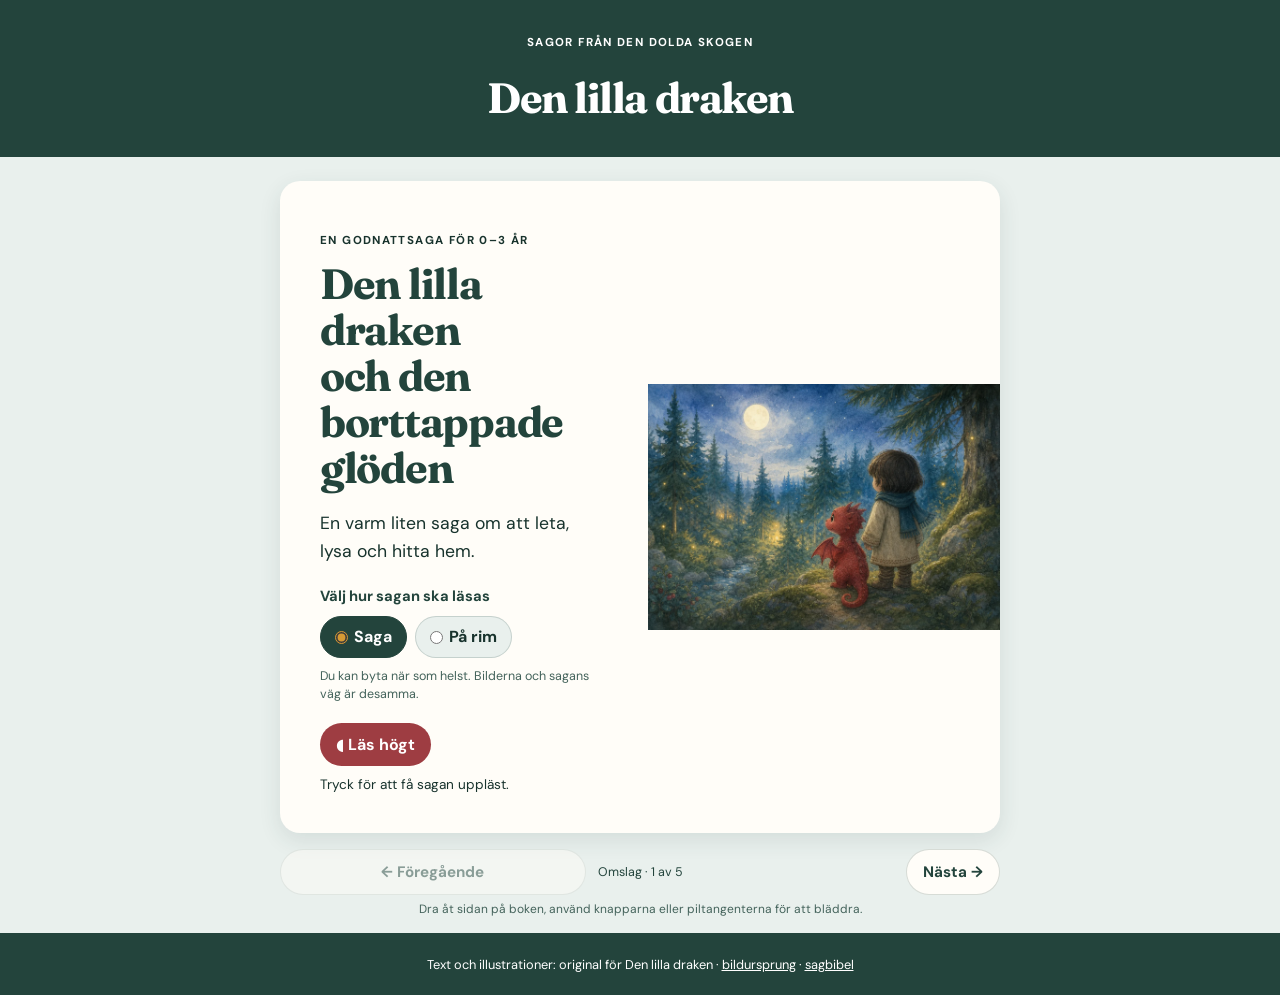
==== index.html @ 018ce802 "Add optional rhyming story edition" ====
<!doctype html>
<html lang="sv">
  <head>
    <meta charset="utf-8">
    <meta name="viewport" content="width=device-width, initial-scale=1">
    <meta name="theme-color" content="#23443c">
    <meta name="description" content="Den lilla draken och den borttappade glöden – en trygg svensk godnattsaga för de allra yngsta.">
    <title>Den lilla draken och den borttappade glöden</title>
    <link rel="icon" href="assets/favicon.svg" type="image/svg+xml">
    <link rel="preconnect" href="https://fonts.googleapis.com">
    <link rel="preconnect" href="https://fonts.gstatic.com" crossorigin>
    <link href="https://fonts.googleapis.com/css2?family=DM+Sans:opsz,wght@9..40,500;9..40,700&family=Fraunces:opsz,wght@9..144,600;9..144,700&display=swap" rel="stylesheet">
    <link rel="stylesheet" href="styles.css">
  </head>
  <body>
    <a class="skip-link" href="#sagan">Hoppa till sagan</a>
    <header class="masthead" aria-labelledby="site-title">
      <p class="eyebrow">SAGOR FRÅN DEN DOLDA SKOGEN</p>
      <h1 id="site-title">Den lilla draken</h1>
    </header>
    <main id="sagan">
      <article class="story" aria-labelledby="story-title">
        <section class="cover panel reader-page" aria-labelledby="story-title">
          <div class="cover-copy">
            <p class="eyebrow">EN GODNATTSAGA FÖR 0–3 ÅR</p>
            <h2 id="story-title">Den lilla draken och den borttappade glöden</h2>
            <p class="lead">En varm liten saga om att leta, lysa och hitta hem.</p>
            <fieldset class="edition-picker" aria-describedby="edition-note">
              <legend>Välj hur sagan ska läsas</legend>
              <div class="edition-options">
                <label><input type="radio" name="edition" value="prose" checked> Saga</label>
                <label><input type="radio" name="edition" value="rhyme"> På rim</label>
              </div>
              <p id="edition-note">Du kan byta när som helst. Bilderna och sagans väg är desamma.</p>
            </fieldset>
            <button class="listen" type="button" data-read-story aria-pressed="false"><span aria-hidden="true">◖</span> Läs högt</button>
            <p class="listen-note" id="listen-note">Tryck för att få sagan uppläst.</p>
          </div>
          <img src="assets/illustrations/cover.webp" width="1499" height="1049" fetchpriority="high" decoding="async" alt="Ett barn och Den lilla draken står vid den hemliga skogens mjuka blågröna träd i månsken.">
        </section>
        <section class="page spread reader-page" aria-labelledby="start-title">
          <div class="prose">
            <p class="page-number" aria-hidden="true">1</p>
            <h2 id="start-title">När kvällen blev blå</h2>
            <div data-edition-copy="prose">
              <p>När kvällen blev blå, tittade barnet ut genom fönstret. Bakom den gamla stenen blinkade skogen. Bara barnet kunde se den.</p>
              <p>"Hej!" viskade en röst. Det var Den lilla draken. Hen hade små lingonröda vingar och en svans som viftade när hen blev glad.</p>
              <p>"Min glöd är borta," sa draken. "Utan den blir min kvällsmacka alldeles kall."</p>
            </div>
            <div data-edition-copy="rhyme" hidden>
              <p>När kvällen blev blå<br>tittade barnet ut genom fönstret.<br>Bakom den gamla stenen<br>blinkade skogen, stilla och grön.<br>Bara barnet kunde se den.</p>
              <p>"Hallå!" viskade en röst.<br>Det var Den lilla draken,<br>med lingonröda vingar<br>och en svans som viftade av glädje.</p>
              <p>"Min glöd har gått bort," sa draken.<br>"Utan den blir kvällsmackan kall."</p>
            </div>
          </div>
          <figure class="page-illustration moonlit-window">
            <img src="assets/illustrations/cover.webp" width="1499" height="1049" loading="lazy" decoding="async" alt="Barnet och Den lilla draken står tillsammans i den hemliga skogen i månsken.">
          </figure>
        </section>
        <section class="page image-page panel reader-page" aria-labelledby="glow-title">
          <img src="assets/illustrations/glow.webp" width="1500" height="1049" loading="lazy" decoding="async" alt="Den lilla draken och barnet hittar en liten bärnstensfärgad glöd bland mjuk mossa, blågröna blad och en liten svamp.">
          <div class="prose">
            <p class="page-number" aria-hidden="true">2</p>
            <h2 id="glow-title">En liten prick av ljus</h2>
            <div data-edition-copy="prose">
              <p>Barnet och draken gick försiktigt mellan mossiga stenar. De lyssnade efter ett pling. De tittade under ett blad. De tittade bakom en liten svamp.</p>
              <p>"Där!" sa barnet.</p>
              <p>I mossan låg en pytteliten glöd. Den lyste mjukt som en varm lampa.</p>
            </div>
            <div data-edition-copy="rhyme" hidden>
              <p>Mellan mossiga stenar<br>gick barnet och draken.<br>De lyssnade efter ett pling,<br>de kikade under ett blad,<br>de tittade bakom en liten svamp.</p>
              <p>"Där!" sa barnet.</p>
              <p>I mossan låg glöden,<br>pytteliten och varm,<br>som en lampa med mjukt ljus.</p>
            </div>
          </div>
        </section>
        <section class="page spread return-spread reader-page" aria-labelledby="return-title">
          <figure class="page-illustration ember-glow">
            <img src="assets/illustrations/glow.webp" width="1500" height="1049" loading="lazy" decoding="async" alt="Den lilla draken och barnet står nära den lilla varma glöden i mossan.">
          </figure>
          <div class="prose">
            <p class="page-number" aria-hidden="true">3</p>
            <h2 id="return-title">Glöden hittar hem</h2>
            <div data-edition-copy="prose">
              <p>Draken höll glöden nära magen. "Tack," sa hen. "Nu kan vi värma mackan – men först kan glöden värma dina händer."</p>
              <p>Barnets händer blev varma och skogen blev lugn. Ugglan sa god natt. Löven susade god natt.</p>
              <p>Vid den gamla stenen vinkade Den lilla draken. "Vi ses när kvällen blir blå igen."</p>
            </div>
            <div data-edition-copy="rhyme" hidden>
              <p>Draken höll glöden nära magen.<br>"Tack," sa hen. "Mackan kan vänta.<br>Först får glöden värma dina händer."</p>
              <p>Barnets händer blev varma,<br>och skogen blev lugn.<br>Ugglan sa god natt.<br>Löven susade god natt.</p>
              <p>Vid den gamla stenen vinkade draken.<br>"Vi ses när kvällen blir blå igen."</p>
            </div>
          </div>
        </section>
        <section class="page ending panel reader-page" aria-labelledby="ending-title">
          <div class="prose">
            <p class="page-number" aria-hidden="true">4</p>
            <h2 id="ending-title">Hemma under täcket</h2>
            <div data-edition-copy="prose">
              <p>Barnet gick hem till sitt vanliga rum. Under täcket kändes händerna fortfarande lite varma.</p>
              <p>Utanför fönstret glimmade en enda liten prick bland träden.</p>
              <p class="goodnight">God natt, lilla glöd.<br>God natt, lilla drake.<br>God natt, du.</p>
            </div>
            <div data-edition-copy="rhyme" hidden>
              <p>Barnet gick hem till sitt vanliga rum.<br>Under täcket var händerna<br>fortfarande lite varma.</p>
              <p>Utanför fönstret glimmade<br>en enda liten prick bland träden.</p>
              <p class="goodnight">God natt, lilla glöd.<br>God natt, lilla drake.<br>God natt, du.</p>
            </div>
          </div>
          <img src="assets/illustrations/home.webp" width="1500" height="1049" loading="lazy" decoding="async" alt="Ett barn ligger tryggt under ett täcke i sitt rum medan en liten gyllene prick syns i skogen utanför fönstret.">
        </section>
      </article>
      <nav class="reader-controls" aria-label="Bläddra i sagan">
        <button class="reader-button" type="button" data-previous-page disabled>← Föregående</button>
        <p class="reader-status" data-reader-status aria-live="polite">Omslag · 1 av 5</p>
        <button class="reader-button" type="button" data-next-page>Nästa →</button>
      </nav>
      <p class="reader-hint">Dra åt sidan på boken, använd knapparna eller piltangenterna för att bläddra.</p>
    </main>
    <footer><p>Text och illustrationer: original för Den lilla draken · <a href="ASSET-PROVENANCE.md">bildursprung</a> · <a href="LORE.md">sagbibel</a></p></footer>
    <script src="script.js?v=reader-3"></script>
  </body>
</html>
---- styles.css ----
:root { --ink:#18332d; --moss:#23443c; --mist:#e9f0ed; --berry:#9e3d42; --amber:#d69a34; --paper:#fffdf8; --display:"Fraunces", Georgia, serif; --body:"DM Sans", system-ui, sans-serif; }
* { box-sizing:border-box; }
html { background:var(--mist); color:var(--ink); font-family:var(--body); line-height:1.62; }
body { margin:0; }
.skip-link { position:absolute; left:1rem; top:-4rem; padding:.7rem 1rem; background:var(--paper); color:var(--moss); z-index:2; }
.skip-link:focus { top:1rem; }
.masthead, footer { background:var(--moss); color:#fff; text-align:center; padding:1.4rem 1rem; }
.masthead h1 { font-family:var(--display); font-weight:700; letter-spacing:-.035em; margin:.1rem 0; font-size:clamp(1.9rem, 6vw, 2.65rem); }
.eyebrow { font-family:var(--body); font-size:.72rem; font-weight:700; letter-spacing:.12em; margin:0 0:.6rem; }
.story { max-width:48rem; margin:0 auto; padding:clamp(.75rem, 3vw, 1.5rem) clamp(.75rem, 4vw, 1.5rem) 0; }
.reader-ready .reader-page[hidden] { display:none !important; }
.page { margin:0; padding:clamp(1.5rem, 6vw, 3.25rem); touch-action:pan-y; }
.panel { background:var(--paper); border-radius:1.25rem; box-shadow:0 .45rem 1.4rem #23443c1c; overflow:hidden; }
.cover, .ending { display:grid; gap:1rem; align-items:center; }
.cover-copy { padding:clamp(1.35rem, 5vw, 2.5rem); }
h2 { color:var(--moss); font-family:var(--display); font-size:clamp(1.75rem, 5vw, 2.65rem); font-weight:700; letter-spacing:-.03em; line-height:1.08; margin:.15rem 0 1rem; text-wrap:balance; }
.lead { font-size:1.1rem; }
.edition-picker { border:0; margin:1.2rem 0; padding:0; }
.edition-picker legend { color:var(--moss); font-size:.92rem; font-weight:700; margin-bottom:.45rem; padding:0; }
.edition-options { display:flex; flex-wrap:wrap; gap:.55rem; }
.edition-options label { align-items:center; background:#e9f0ed; border:1px solid #23443c2e; border-radius:99rem; cursor:pointer; display:inline-flex; font-weight:700; gap:.4rem; min-height:2.55rem; padding:.45rem .85rem; }
.edition-options label:has(input:checked) { background:var(--moss); border-color:var(--moss); color:#fff; }
.edition-options input { accent-color:var(--amber); margin:0; }
.edition-picker p { color:#44635b; font-size:.78rem; line-height:1.45; margin:.55rem 0 0; }
.prose { max-width:38rem; margin-inline:auto; font-size:clamp(1.06rem, 2vw, 1.19rem); }
.prose p { margin:0 0 1.15rem; }
.prose p:last-child { margin-bottom:0; }
.page-number { color:var(--berry); font-family:var(--body); font-size:.85rem; font-weight:700; }
.image-page img, .cover img, .ending img { display:block; width:100%; height:auto; }
.image-page { padding:0; }
.image-page .prose { padding:1.5rem; }
.spread { background:var(--paper); border-radius:1.25rem; box-shadow:0 .45rem 1.4rem #23443c1c; display:grid; gap:clamp(1rem, 4vw, 2.4rem); overflow:hidden; }
.spread .prose { padding:clamp(.25rem, 2vw, 1.2rem); }
.page-illustration { align-self:center; margin:0; overflow:hidden; }
.page-illustration img { display:block; height:100%; min-height:13rem; object-fit:cover; width:100%; }
.moonlit-window { border-radius:1rem 1rem 2.8rem 1rem; box-shadow:inset 0 0 0 .35rem #fffdf86e; }
.ember-glow { border-radius:2.8rem 1rem 1rem; box-shadow:inset 0 0 0 .35rem #fffdf86e; }
.reader-page.is-turning-forward { animation:page-in-forward .32s cubic-bezier(.2,.75,.3,1); transform-origin:left center; }
.reader-page.is-turning-back { animation:page-in-back .32s cubic-bezier(.2,.75,.3,1); transform-origin:right center; }
@keyframes page-in-forward { from { opacity:.2; transform:perspective(900px) rotateY(-4deg) translateX(1.1rem); } to { opacity:1; transform:none; } }
@keyframes page-in-back { from { opacity:.2; transform:perspective(900px) rotateY(4deg) translateX(-1.1rem); } to { opacity:1; transform:none; } }
.listen { border:0; border-radius:99rem; background:var(--berry); color:#fff; cursor:pointer; font:700 1rem var(--body); padding:.7rem 1rem; }
.listen:focus-visible, a:focus-visible, button:focus-visible { outline:3px solid var(--amber); outline-offset:3px; }
.listen[aria-pressed="true"] { background:var(--moss); }
.listen-note { font: .85rem var(--body); margin:.6rem 0 0; }
.goodnight { color:var(--berry); font-size:1.15rem; font-style:italic; }
.reader-controls { align-items:center; display:grid; gap:.75rem; grid-template-columns:1fr auto 1fr; margin:1rem auto .4rem; max-width:48rem; padding:0 clamp(.75rem, 4vw, 1.5rem); }
.reader-button { background:var(--paper); border:1px solid #23443c2e; border-radius:99rem; color:var(--moss); cursor:pointer; font:700 .95rem var(--body); min-height:2.9rem; padding:.65rem 1rem; }
.reader-button:last-child { justify-self:end; }
.reader-button:disabled { cursor:default; opacity:.48; }
.reader-status { color:var(--moss); font:.78rem var(--body); margin:0; text-align:center; white-space:nowrap; }
.reader-hint { color:#44635b; font:.75rem var(--body); margin:.25rem auto 1rem; max-width:48rem; padding:0 1rem; text-align:center; }
footer { font: .8rem var(--body); }
footer p { margin:0; }
footer a { color:#fff; }
@media (min-width:42rem) { .cover, .ending { grid-template-columns:1fr 1fr; } .ending .prose { padding-right:1rem; } .image-page { display:grid; grid-template-columns:1.1fr .9fr; } .image-page .prose { align-self:center; } .spread { grid-template-columns:1.05fr .95fr; } .return-spread { grid-template-columns:.95fr 1.05fr; } .spread .prose { align-self:center; } .page-illustration { min-height:100%; } }
@media (max-width:25rem) { .reader-controls { grid-template-columns:1fr 1fr; } .reader-status { grid-column:1 / -1; grid-row:1; } .reader-button:first-child { grid-column:1; grid-row:2; } .reader-button:last-child { grid-column:2; grid-row:2; } }
@media (prefers-reduced-motion:reduce) { * { animation-duration:.01ms !important; scroll-behavior:auto !important; transition-duration:.01ms !important; } }
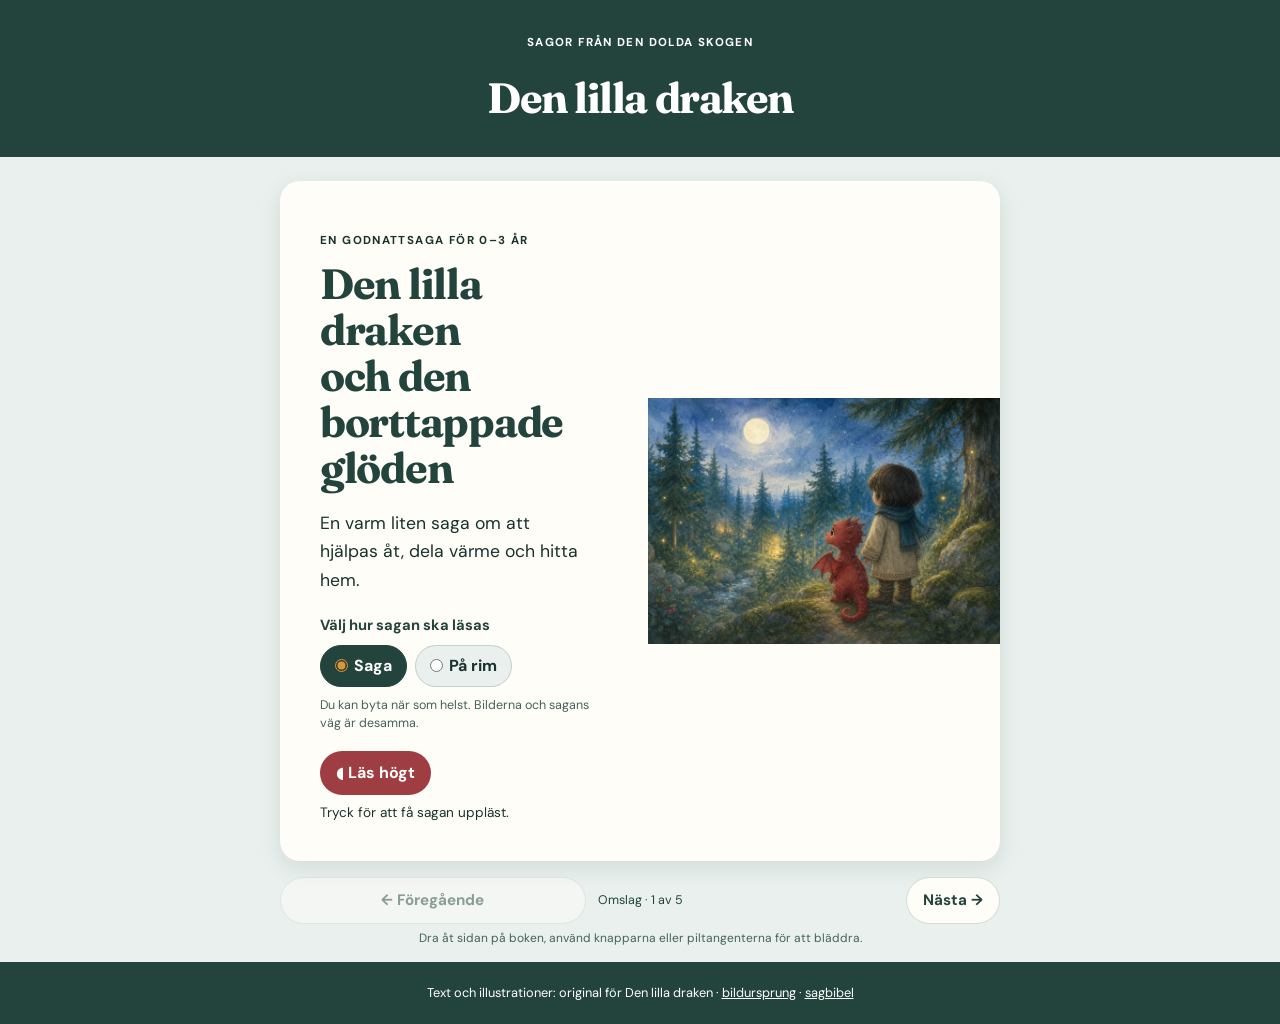
==== commit 31c35c05: "Strengthen Den lilla draken story continuity" ====
--- a/index.html
+++ b/index.html
@@ -24,7 +24,7 @@
           <div class="cover-copy">
             <p class="eyebrow">EN GODNATTSAGA FÖR 0–3 ÅR</p>
             <h2 id="story-title">Den lilla draken och den borttappade glöden</h2>
-            <p class="lead">En varm liten saga om att leta, lysa och hitta hem.</p>
+            <p class="lead">En varm liten saga om att hjälpas åt, dela värme och hitta hem.</p>
             <fieldset class="edition-picker" aria-describedby="edition-note">
               <legend>Välj hur sagan ska läsas</legend>
               <div class="edition-options">
@@ -43,14 +43,14 @@
             <p class="page-number" aria-hidden="true">1</p>
             <h2 id="start-title">När kvällen blev blå</h2>
             <div data-edition-copy="prose">
-              <p>När kvällen blev blå, tittade barnet ut genom fönstret. Bakom den gamla stenen blinkade skogen. Bara barnet kunde se den.</p>
-              <p>"Hej!" viskade en röst. Det var Den lilla draken. Hen hade små lingonröda vingar och en svans som viftade när hen blev glad.</p>
-              <p>"Min glöd är borta," sa draken. "Utan den blir min kvällsmacka alldeles kall."</p>
+              <p>När kvällen blev blå tittade barnet ut genom fönstret. Bakom den gamla stenen blinkade den dolda skogen. Bara barnet kunde se den.</p>
+              <p>"Hej!" viskade en röst. Det var Den lilla draken, barnets vän. Den hade små lingonröda vingar och en svans som viftade när den blev glad.</p>
+              <p>"Min lilla glöd har rullat ner i mossan," sa draken. "Den är kall, och utan den blir min kvällsmacka kall också."</p>
             </div>
             <div data-edition-copy="rhyme" hidden>
-              <p>När kvällen blev blå<br>tittade barnet ut genom fönstret.<br>Bakom den gamla stenen<br>blinkade skogen, stilla och grön.<br>Bara barnet kunde se den.</p>
-              <p>"Hallå!" viskade en röst.<br>Det var Den lilla draken,<br>med lingonröda vingar<br>och en svans som viftade av glädje.</p>
-              <p>"Min glöd har gått bort," sa draken.<br>"Utan den blir kvällsmackan kall."</p>
+              <p>När kvällen blev blå<br>tittade barnet ut just då.<br>Bakom en gammal sten<br>låg skogen i mjukt månsken.</p>
+              <p>"Hallå!" viskade en röst.<br>Barnet log; det var en tröst.<br>Den lilla draken var så trygg<br>med små röda vingar på sin rygg.<br>Svansen viftade i en sväng<br>när draken ville gå på en äng.</p>
+              <p>"Min glöd är borta, åh nej!"<br>"Utan den blir kvällsmackan kall för mig."</p>
             </div>
           </div>
           <figure class="page-illustration moonlit-window">
@@ -63,14 +63,15 @@
             <p class="page-number" aria-hidden="true">2</p>
             <h2 id="glow-title">En liten prick av ljus</h2>
             <div data-edition-copy="prose">
-              <p>Barnet och draken gick försiktigt mellan mossiga stenar. De lyssnade efter ett pling. De tittade under ett blad. De tittade bakom en liten svamp.</p>
-              <p>"Där!" sa barnet.</p>
-              <p>I mossan låg en pytteliten glöd. Den lyste mjukt som en varm lampa.</p>
+              <p>Barnet och draken gick försiktigt mellan mossiga stenar. De lyssnade efter ett litet pling. De tittade under ett blad och bakom en liten svamp.</p>
+              <p>"Där!" sa barnet. I mossan låg den pyttelilla glöden. Den lyste svagt och kallt.</p>
+              <p>"Ska vi ta den fort?" frågade draken.</p>
+              <p>Barnet skakade mjukt på huvudet. "Vi gör en varm kupa med våra händer först." Draken nickade. Tillsammans höll de glöden stilla och nära.</p>
             </div>
             <div data-edition-copy="rhyme" hidden>
-              <p>Mellan mossiga stenar<br>gick barnet och draken.<br>De lyssnade efter ett pling,<br>de kikade under ett blad,<br>de tittade bakom en liten svamp.</p>
-              <p>"Där!" sa barnet.</p>
-              <p>I mossan låg glöden,<br>pytteliten och varm,<br>som en lampa med mjukt ljus.</p>
+              <p>Barnet och draken gick på rad<br>förbi mossiga stenar och ett litet blad.<br>De lyssnade efter ett pling<br>och hittade glöden i en ring.</p>
+              <p>"Där!" sa barnet. "Glöden är röd!"<br>"Ja," sa draken, "vår lilla glöd!"<br>I mossan låg den i en vrå<br>och orkade knappt lysa ändå.</p>
+              <p>"Vi gör en varm kupa med varje hand."<br>Tillsammans blev glöden varm i vårt land.</p>
             </div>
           </div>
         </section>
@@ -82,14 +83,16 @@
             <p class="page-number" aria-hidden="true">3</p>
             <h2 id="return-title">Glöden hittar hem</h2>
             <div data-edition-copy="prose">
-              <p>Draken höll glöden nära magen. "Tack," sa hen. "Nu kan vi värma mackan – men först kan glöden värma dina händer."</p>
-              <p>Barnets händer blev varma och skogen blev lugn. Ugglan sa god natt. Löven susade god natt.</p>
+              <p>Glöden lyste starkare. Draken höll den nära magen. "Tack," sa den. "Nu kan vi värma mackan – men först kan glöden värma dina händer."</p>
+              <p>Barnets händer blev varma. Sedan blev drakens kvällsmacka varm. Löven susade mjukt i den lugna skogen.</p>
+              <p>Draken log. När man hjälps åt kan en liten värme räcka långt.</p>
               <p>Vid den gamla stenen vinkade Den lilla draken. "Vi ses när kvällen blir blå igen."</p>
             </div>
             <div data-edition-copy="rhyme" hidden>
-              <p>Draken höll glöden nära magen.<br>"Tack," sa hen. "Mackan kan vänta.<br>Först får glöden värma dina händer."</p>
-              <p>Barnets händer blev varma,<br>och skogen blev lugn.<br>Ugglan sa god natt.<br>Löven susade god natt.</p>
-              <p>Vid den gamla stenen vinkade draken.<br>"Vi ses när kvällen blir blå igen."</p>
+              <p>Draken höll glöden i sin hand.<br>Nu blev den varm i deras land.<br>Mackan fick vänta, sa den lilla draken.<br>Först värmde de barnets händer, det var saken.</p>
+              <p>Barnets händer blev varma med fart.<br>Drakens kvällsmacka blev varm, så klart.<br>Draken log och var snäll.<br>Tillsammans fick de en varm kväll.</p>
+              <p>När man hjälps åt blir glöden stark.<br>Den lyser mjukt över skogens mark.</p>
+              <p>Vid stenen vinkade draken, så snäll.<br>"Vi ses en annan kväll."</p>
             </div>
           </div>
         </section>
@@ -98,14 +101,13 @@
             <p class="page-number" aria-hidden="true">4</p>
             <h2 id="ending-title">Hemma under täcket</h2>
             <div data-edition-copy="prose">
-              <p>Barnet gick hem till sitt vanliga rum. Under täcket kändes händerna fortfarande lite varma.</p>
+              <p>Barnet gick hem till sitt vanliga rum. Under täcket kändes händerna fortfarande lite varma av den delade glöden.</p>
               <p>Utanför fönstret glimmade en enda liten prick bland träden.</p>
               <p class="goodnight">God natt, lilla glöd.<br>God natt, lilla drake.<br>God natt, du.</p>
             </div>
             <div data-edition-copy="rhyme" hidden>
-              <p>Barnet gick hem till sitt vanliga rum.<br>Under täcket var händerna<br>fortfarande lite varma.</p>
-              <p>Utanför fönstret glimmade<br>en enda liten prick bland träden.</p>
-              <p class="goodnight">God natt, lilla glöd.<br>God natt, lilla drake.<br>God natt, du.</p>
+              <p>Barnet gick hem till sitt vanliga rum.<br>Under täcket var händerna varma och ljum.<br>Utanför fönstret glimmade en prick<br>bland träden, just där vägen gick.</p>
+              <p class="goodnight">God natt, lilla glöd, sov mjukt i natt.<br>God natt, lilla drake och du, min skatt.</p>
             </div>
           </div>
           <img src="assets/illustrations/home.webp" width="1500" height="1049" loading="lazy" decoding="async" alt="Ett barn ligger tryggt under ett täcke i sitt rum medan en liten gyllene prick syns i skogen utanför fönstret.">
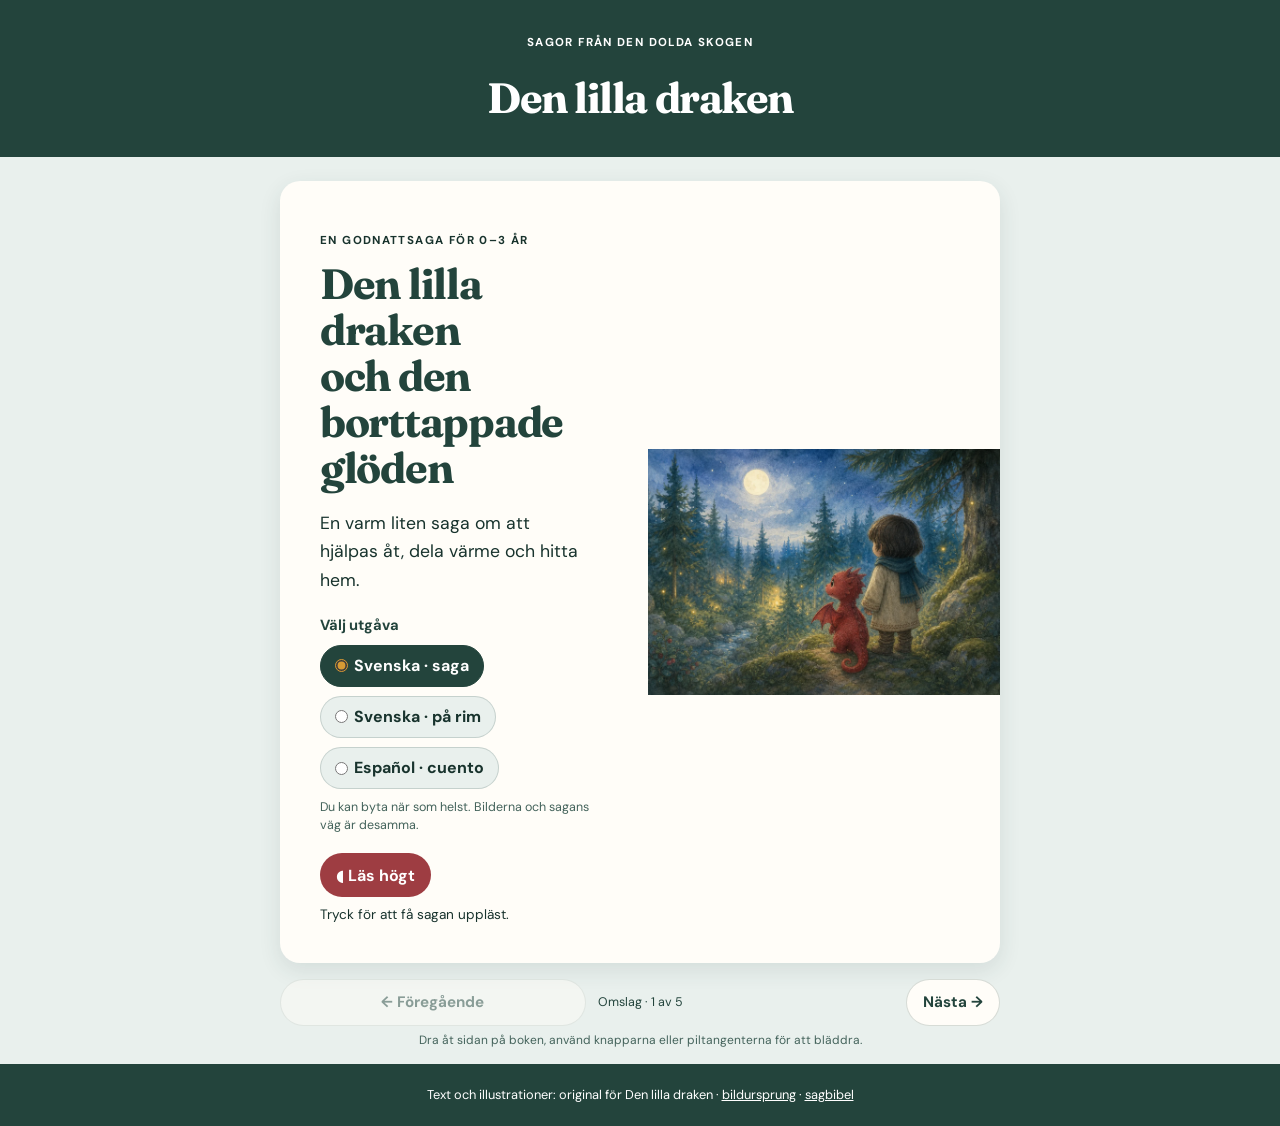
==== commit 83db8b81: "Add Spanish prose edition" ====
--- a/index.html
+++ b/index.html
@@ -23,13 +23,14 @@
         <section class="cover panel reader-page" aria-labelledby="story-title">
           <div class="cover-copy">
             <p class="eyebrow">EN GODNATTSAGA FÖR 0–3 ÅR</p>
-            <h2 id="story-title">Den lilla draken och den borttappade glöden</h2>
-            <p class="lead">En varm liten saga om att hjälpas åt, dela värme och hitta hem.</p>
+            <h2 id="story-title" data-edition-heading><span data-edition-text="prose">Den lilla draken och den borttappade glöden</span><span data-edition-text="rhyme" hidden>Den lilla draken och den borttappade glöden</span><span data-edition-text="spanish" lang="es" hidden>El pequeño dragón y la brasa perdida</span></h2>
+            <p class="lead" data-edition-heading><span data-edition-text="prose">En varm liten saga om att hjälpas åt, dela värme och hitta hem.</span><span data-edition-text="rhyme" hidden>En varm liten saga om att hjälpas åt, dela värme och hitta hem.</span><span data-edition-text="spanish" lang="es" hidden>Un cuento cálido sobre ayudarse, compartir el calor y volver a casa.</span></p>
             <fieldset class="edition-picker" aria-describedby="edition-note">
-              <legend>Välj hur sagan ska läsas</legend>
+              <legend>Välj utgåva</legend>
               <div class="edition-options">
-                <label><input type="radio" name="edition" value="prose" checked> Saga</label>
-                <label><input type="radio" name="edition" value="rhyme"> På rim</label>
+                <label><input type="radio" name="edition" value="prose" checked> Svenska · saga</label>
+                <label><input type="radio" name="edition" value="rhyme"> Svenska · på rim</label>
+                <label><input type="radio" name="edition" value="spanish"> Español · cuento</label>
               </div>
               <p id="edition-note">Du kan byta när som helst. Bilderna och sagans väg är desamma.</p>
             </fieldset>
@@ -41,7 +42,7 @@
         <section class="page spread reader-page" aria-labelledby="start-title">
           <div class="prose">
             <p class="page-number" aria-hidden="true">1</p>
-            <h2 id="start-title">När kvällen blev blå</h2>
+            <h2 id="start-title" data-edition-heading><span data-edition-text="prose">När kvällen blev blå</span><span data-edition-text="rhyme" hidden>När kvällen blev blå</span><span data-edition-text="spanish" lang="es" hidden>Cuando el atardecer se volvió azul</span></h2>
             <div data-edition-copy="prose">
               <p>När kvällen blev blå tittade barnet ut genom fönstret. Bakom den gamla stenen blinkade den dolda skogen. Bara barnet kunde se den.</p>
               <p>"Hej!" viskade en röst. Det var Den lilla draken, barnets vän. Den hade små lingonröda vingar och en svans som viftade när den blev glad.</p>
@@ -52,6 +53,11 @@
               <p>"Hallå!" viskade en röst.<br>Barnet log; det var en tröst.<br>Den lilla draken var så trygg<br>med små röda vingar på sin rygg.<br>Svansen viftade i en sväng<br>när draken ville gå på en äng.</p>
               <p>"Min glöd är borta, åh nej!"<br>"Utan den blir kvällsmackan kall för mig."</p>
             </div>
+            <div data-edition-copy="spanish" lang="es" hidden>
+              <p>Cuando el atardecer se volvió azul, el niño miró por la ventana. Detrás de la piedra vieja parpadeaba el bosque escondido. Solo el niño podía verlo.</p>
+              <p>—¡Hola! —susurró una voz. Era el Pequeño Dragón, amigo del niño. Tenía unas alitas rojas como arándanos y una cola que se movía cuando se ponía contento.</p>
+              <p>—Mi brasa pequeñita ha rodado hasta el musgo —dijo el dragón—. Está fría, y sin ella mi bocadillo de la noche también se enfría.</p>
+            </div>
           </div>
           <figure class="page-illustration moonlit-window">
             <img src="assets/illustrations/cover.webp" width="1499" height="1049" loading="lazy" decoding="async" alt="Barnet och Den lilla draken står tillsammans i den hemliga skogen i månsken.">
@@ -61,7 +67,7 @@
           <img src="assets/illustrations/glow.webp" width="1500" height="1049" loading="lazy" decoding="async" alt="Den lilla draken och barnet hittar en liten bärnstensfärgad glöd bland mjuk mossa, blågröna blad och en liten svamp.">
           <div class="prose">
             <p class="page-number" aria-hidden="true">2</p>
-            <h2 id="glow-title">En liten prick av ljus</h2>
+            <h2 id="glow-title" data-edition-heading><span data-edition-text="prose">En liten prick av ljus</span><span data-edition-text="rhyme" hidden>En liten prick av ljus</span><span data-edition-text="spanish" lang="es" hidden>Un puntito de luz</span></h2>
             <div data-edition-copy="prose">
               <p>Barnet och draken gick försiktigt mellan mossiga stenar. De lyssnade efter ett litet pling. De tittade under ett blad och bakom en liten svamp.</p>
               <p>"Där!" sa barnet. I mossan låg den pyttelilla glöden. Den lyste svagt och kallt.</p>
@@ -73,6 +79,12 @@
               <p>"Där!" sa barnet. "Glöden är röd!"<br>"Ja," sa draken, "vår lilla glöd!"<br>I mossan låg den i en vrå<br>och orkade knappt lysa ändå.</p>
               <p>"Vi gör en varm kupa med varje hand."<br>Tillsammans blev glöden varm i vårt land.</p>
             </div>
+            <div data-edition-copy="spanish" lang="es" hidden>
+              <p>El niño y el dragón caminaron con cuidado entre las piedras cubiertas de musgo. Escucharon por si sonaba un tintineo. Miraron bajo una hoja y detrás de un honguito.</p>
+              <p>—¡Allí! —dijo el niño. En el musgo estaba la brasa diminuta. Brillaba poquito y estaba fría.</p>
+              <p>—¿La agarramos deprisa? —preguntó el dragón.</p>
+              <p>El niño negó suavemente con la cabeza. —Primero hagamos una casita calentita con nuestras manos. El dragón asintió. Juntos sostuvieron la brasa quieta y cerquita.</p>
+            </div>
           </div>
         </section>
         <section class="page spread return-spread reader-page" aria-labelledby="return-title">
@@ -81,7 +93,7 @@
           </figure>
           <div class="prose">
             <p class="page-number" aria-hidden="true">3</p>
-            <h2 id="return-title">Glöden hittar hem</h2>
+            <h2 id="return-title" data-edition-heading><span data-edition-text="prose">Glöden hittar hem</span><span data-edition-text="rhyme" hidden>Glöden hittar hem</span><span data-edition-text="spanish" lang="es" hidden>La brasa encuentra su hogar</span></h2>
             <div data-edition-copy="prose">
               <p>Glöden lyste starkare. Draken höll den nära magen. "Tack," sa den. "Nu kan vi värma mackan – men först kan glöden värma dina händer."</p>
               <p>Barnets händer blev varma. Sedan blev drakens kvällsmacka varm. Löven susade mjukt i den lugna skogen.</p>
@@ -94,12 +106,18 @@
               <p>När man hjälps åt blir glöden stark.<br>Den lyser mjukt över skogens mark.</p>
               <p>Vid stenen vinkade draken, så snäll.<br>"Vi ses en annan kväll."</p>
             </div>
+            <div data-edition-copy="spanish" lang="es" hidden>
+              <p>La brasa brilló más fuerte. El dragón la sostuvo cerca de su barriga. —Gracias —dijo—. Ahora podemos calentar el bocadillo… pero antes la brasa puede calentar tus manos.</p>
+              <p>Las manos del niño se calentaron. Después se calentó el bocadillo de la noche del dragón. Las hojas susurraban bajito en el bosque tranquilo.</p>
+              <p>El dragón sonrió. Cuando nos ayudamos, un poquito de calor puede llegar muy lejos.</p>
+              <p>Junto a la piedra vieja, el Pequeño Dragón se despidió con la mano. —Nos veremos cuando el atardecer se vuelva azul otra vez.</p>
+            </div>
           </div>
         </section>
         <section class="page ending panel reader-page" aria-labelledby="ending-title">
           <div class="prose">
             <p class="page-number" aria-hidden="true">4</p>
-            <h2 id="ending-title">Hemma under täcket</h2>
+            <h2 id="ending-title" data-edition-heading><span data-edition-text="prose">Hemma under täcket</span><span data-edition-text="rhyme" hidden>Hemma under täcket</span><span data-edition-text="spanish" lang="es" hidden>En casa, bajo la manta</span></h2>
             <div data-edition-copy="prose">
               <p>Barnet gick hem till sitt vanliga rum. Under täcket kändes händerna fortfarande lite varma av den delade glöden.</p>
               <p>Utanför fönstret glimmade en enda liten prick bland träden.</p>
@@ -108,6 +126,11 @@
             <div data-edition-copy="rhyme" hidden>
               <p>Barnet gick hem till sitt vanliga rum.<br>Under täcket var händerna varma och ljum.<br>Utanför fönstret glimmade en prick<br>bland träden, just där vägen gick.</p>
               <p class="goodnight">God natt, lilla glöd, sov mjukt i natt.<br>God natt, lilla drake och du, min skatt.</p>
+            </div>
+            <div data-edition-copy="spanish" lang="es" hidden>
+              <p>El niño volvió a su habitación de siempre. Bajo la manta, sus manos aún sentían un poquito del calor que habían compartido.</p>
+              <p>Fuera de la ventana centelleaba un solo puntito entre los árboles.</p>
+              <p class="goodnight">Buenas noches, brasa pequeña.<br>Buenas noches, pequeño dragón.<br>Buenas noches, tú.</p>
             </div>
           </div>
           <img src="assets/illustrations/home.webp" width="1500" height="1049" loading="lazy" decoding="async" alt="Ett barn ligger tryggt under ett täcke i sitt rum medan en liten gyllene prick syns i skogen utanför fönstret.">
@@ -121,6 +144,6 @@
       <p class="reader-hint">Dra åt sidan på boken, använd knapparna eller piltangenterna för att bläddra.</p>
     </main>
     <footer><p>Text och illustrationer: original för Den lilla draken · <a href="ASSET-PROVENANCE.md">bildursprung</a> · <a href="LORE.md">sagbibel</a></p></footer>
-    <script src="script.js?v=reader-3"></script>
+    <script src="script.js?v=reader-4"></script>
   </body>
 </html>
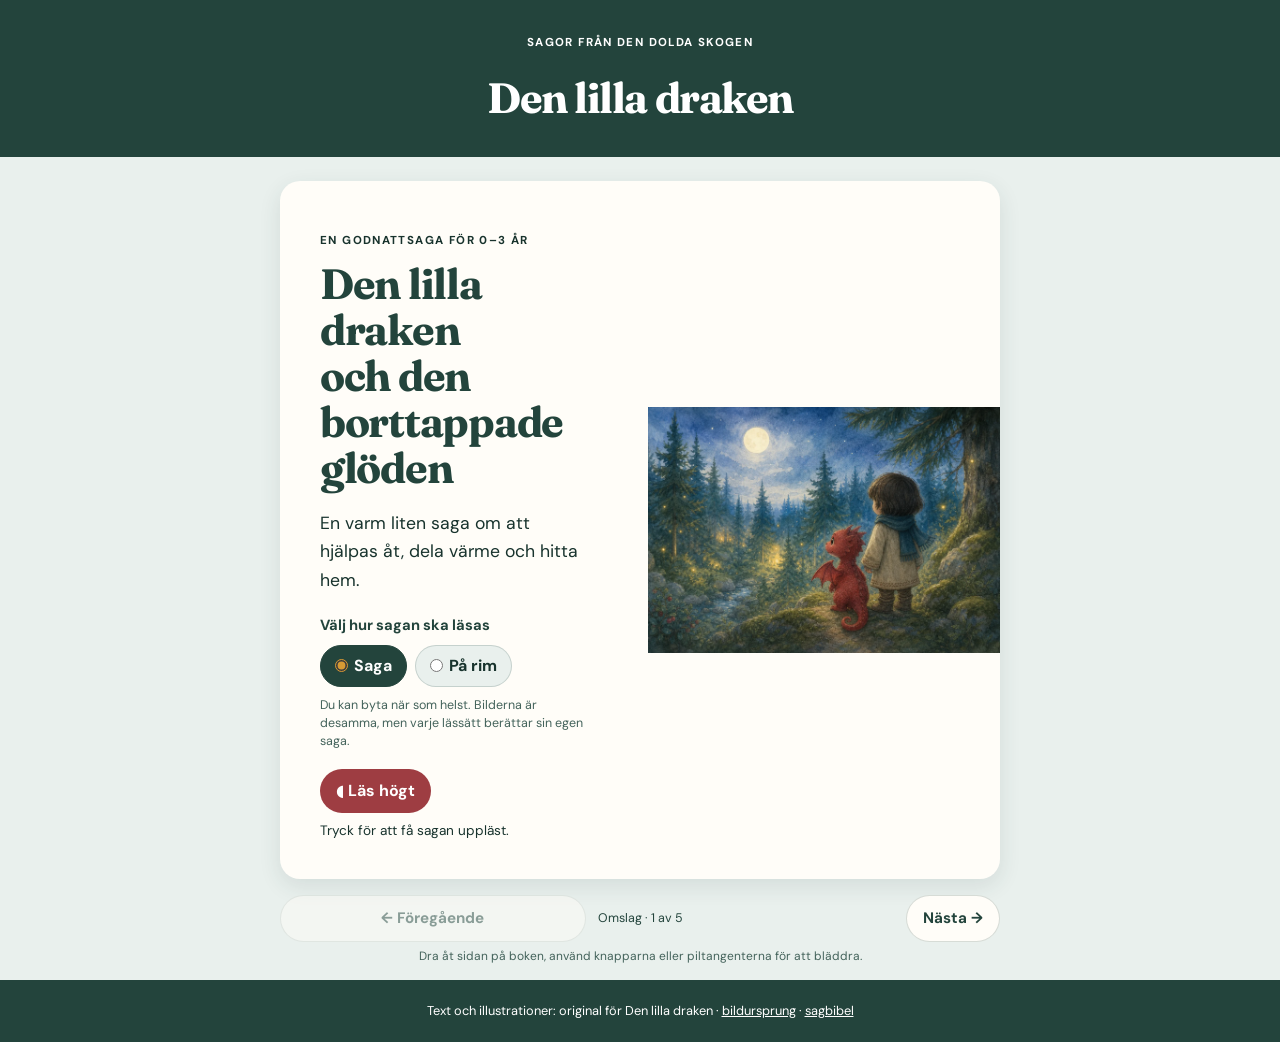
==== commit f1599c86: "Create an independent rhyme tale for Den lilla draken" ====
--- a/index.html
+++ b/index.html
@@ -23,16 +23,15 @@
         <section class="cover panel reader-page" aria-labelledby="story-title">
           <div class="cover-copy">
             <p class="eyebrow">EN GODNATTSAGA FÖR 0–3 ÅR</p>
-            <h2 id="story-title" data-edition-heading><span data-edition-text="prose">Den lilla draken och den borttappade glöden</span><span data-edition-text="rhyme" hidden>Den lilla draken och den borttappade glöden</span><span data-edition-text="spanish" lang="es" hidden>El pequeño dragón y la brasa perdida</span></h2>
-            <p class="lead" data-edition-heading><span data-edition-text="prose">En varm liten saga om att hjälpas åt, dela värme och hitta hem.</span><span data-edition-text="rhyme" hidden>En varm liten saga om att hjälpas åt, dela värme och hitta hem.</span><span data-edition-text="spanish" lang="es" hidden>Un cuento cálido sobre ayudarse, compartir el calor y volver a casa.</span></p>
+            <h2 id="story-title"><span data-edition-title="prose">Den lilla draken och den borttappade glöden</span><span data-edition-title="rhyme" hidden>Den lilla draken och den borttappade tonen</span></h2>
+            <p class="lead"><span data-edition-title="prose">En varm liten saga om att hjälpas åt, dela värme och hitta hem.</span><span data-edition-title="rhyme" hidden>En stilla rimsaga om att lyssna tillsammans tills en liten ton hittar hem.</span></p>
             <fieldset class="edition-picker" aria-describedby="edition-note">
-              <legend>Välj utgåva</legend>
+              <legend>Välj hur sagan ska läsas</legend>
               <div class="edition-options">
-                <label><input type="radio" name="edition" value="prose" checked> Svenska · saga</label>
-                <label><input type="radio" name="edition" value="rhyme"> Svenska · på rim</label>
-                <label><input type="radio" name="edition" value="spanish"> Español · cuento</label>
+                <label><input type="radio" name="edition" value="prose" checked> Saga</label>
+                <label><input type="radio" name="edition" value="rhyme"> På rim</label>
               </div>
-              <p id="edition-note">Du kan byta när som helst. Bilderna och sagans väg är desamma.</p>
+              <p id="edition-note">Du kan byta när som helst. Bilderna är desamma, men varje lässätt berättar sin egen saga.</p>
             </fieldset>
             <button class="listen" type="button" data-read-story aria-pressed="false"><span aria-hidden="true">◖</span> Läs högt</button>
             <p class="listen-note" id="listen-note">Tryck för att få sagan uppläst.</p>
@@ -42,21 +41,16 @@
         <section class="page spread reader-page" aria-labelledby="start-title">
           <div class="prose">
             <p class="page-number" aria-hidden="true">1</p>
-            <h2 id="start-title" data-edition-heading><span data-edition-text="prose">När kvällen blev blå</span><span data-edition-text="rhyme" hidden>När kvällen blev blå</span><span data-edition-text="spanish" lang="es" hidden>Cuando el atardecer se volvió azul</span></h2>
+            <h2 id="start-title"><span data-edition-title="prose">När kvällen blev blå</span><span data-edition-title="rhyme" hidden>En ton är borta</span></h2>
             <div data-edition-copy="prose">
               <p>När kvällen blev blå tittade barnet ut genom fönstret. Bakom den gamla stenen blinkade den dolda skogen. Bara barnet kunde se den.</p>
               <p>"Hej!" viskade en röst. Det var Den lilla draken, barnets vän. Den hade små lingonröda vingar och en svans som viftade när den blev glad.</p>
               <p>"Min lilla glöd har rullat ner i mossan," sa draken. "Den är kall, och utan den blir min kvällsmacka kall också."</p>
             </div>
             <div data-edition-copy="rhyme" hidden>
-              <p>När kvällen blev blå<br>tittade barnet ut just då.<br>Bakom en gammal sten<br>låg skogen i mjukt månsken.</p>
-              <p>"Hallå!" viskade en röst.<br>Barnet log; det var en tröst.<br>Den lilla draken var så trygg<br>med små röda vingar på sin rygg.<br>Svansen viftade i en sväng<br>när draken ville gå på en äng.</p>
-              <p>"Min glöd är borta, åh nej!"<br>"Utan den blir kvällsmackan kall för mig."</p>
-            </div>
-            <div data-edition-copy="spanish" lang="es" hidden>
-              <p>Cuando el atardecer se volvió azul, el niño miró por la ventana. Detrás de la piedra vieja parpadeaba el bosque escondido. Solo el niño podía verlo.</p>
-              <p>—¡Hola! —susurró una voz. Era el Pequeño Dragón, amigo del niño. Tenía unas alitas rojas como arándanos y una cola que se movía cuando se ponía contento.</p>
-              <p>—Mi brasa pequeñita ha rodado hasta el musgo —dijo el dragón—. Está fría, y sin ella mi bocadillo de la noche también se enfría.</p>
+              <p>Kvällen låg stilla och stjärnklar och blå.<br>Barnet gick mot stenen just då.</p>
+              <p>Vid stenen satt Den lilla draken så snäll.<br>"Min nattvisa saknas i kväll."</p>
+              <p>"En liten ton är borta ur min sång.<br>Den tar slut före mmm, varje gång."</p>
             </div>
           </div>
           <figure class="page-illustration moonlit-window">
@@ -67,7 +61,7 @@
           <img src="assets/illustrations/glow.webp" width="1500" height="1049" loading="lazy" decoding="async" alt="Den lilla draken och barnet hittar en liten bärnstensfärgad glöd bland mjuk mossa, blågröna blad och en liten svamp.">
           <div class="prose">
             <p class="page-number" aria-hidden="true">2</p>
-            <h2 id="glow-title" data-edition-heading><span data-edition-text="prose">En liten prick av ljus</span><span data-edition-text="rhyme" hidden>En liten prick av ljus</span><span data-edition-text="spanish" lang="es" hidden>Un puntito de luz</span></h2>
+            <h2 id="glow-title"><span data-edition-title="prose">En liten prick av ljus</span><span data-edition-title="rhyme" hidden>Lyssna en stund</span></h2>
             <div data-edition-copy="prose">
               <p>Barnet och draken gick försiktigt mellan mossiga stenar. De lyssnade efter ett litet pling. De tittade under ett blad och bakom en liten svamp.</p>
               <p>"Där!" sa barnet. I mossan låg den pyttelilla glöden. Den lyste svagt och kallt.</p>
@@ -75,15 +69,9 @@
               <p>Barnet skakade mjukt på huvudet. "Vi gör en varm kupa med våra händer först." Draken nickade. Tillsammans höll de glöden stilla och nära.</p>
             </div>
             <div data-edition-copy="rhyme" hidden>
-              <p>Barnet och draken gick på rad<br>förbi mossiga stenar och ett litet blad.<br>De lyssnade efter ett pling<br>och hittade glöden i en ring.</p>
-              <p>"Där!" sa barnet. "Glöden är röd!"<br>"Ja," sa draken, "vår lilla glöd!"<br>I mossan låg den i en vrå<br>och orkade knappt lysa ändå.</p>
-              <p>"Vi gör en varm kupa med varje hand."<br>Tillsammans blev glöden varm i vårt land.</p>
-            </div>
-            <div data-edition-copy="spanish" lang="es" hidden>
-              <p>El niño y el dragón caminaron con cuidado entre las piedras cubiertas de musgo. Escucharon por si sonaba un tintineo. Miraron bajo una hoja y detrás de un honguito.</p>
-              <p>—¡Allí! —dijo el niño. En el musgo estaba la brasa diminuta. Brillaba poquito y estaba fría.</p>
-              <p>—¿La agarramos deprisa? —preguntó el dragón.</p>
-              <p>El niño negó suavemente con la cabeza. —Primero hagamos una casita calentita con nuestras manos. El dragón asintió. Juntos sostuvieron la brasa quieta y cerquita.</p>
+              <p>Barnet lyssnade noga, på sitt eget sätt.<br>Och klappade mjukt: "Kanske blir det rätt."</p>
+              <p>Draken prövade mjuka små slag.<br>Men tonen kom inte tillbaka i dag.</p>
+              <p>De satte sig nära i mossans gröna bo.<br>Och andades långsamt, för att få ro.</p>
             </div>
           </div>
         </section>
@@ -93,7 +81,7 @@
           </figure>
           <div class="prose">
             <p class="page-number" aria-hidden="true">3</p>
-            <h2 id="return-title" data-edition-heading><span data-edition-text="prose">Glöden hittar hem</span><span data-edition-text="rhyme" hidden>Glöden hittar hem</span><span data-edition-text="spanish" lang="es" hidden>La brasa encuentra su hogar</span></h2>
+            <h2 id="return-title"><span data-edition-title="prose">Glöden hittar hem</span><span data-edition-title="rhyme" hidden>Nattvisan blir hel</span></h2>
             <div data-edition-copy="prose">
               <p>Glöden lyste starkare. Draken höll den nära magen. "Tack," sa den. "Nu kan vi värma mackan – men först kan glöden värma dina händer."</p>
               <p>Barnets händer blev varma. Sedan blev drakens kvällsmacka varm. Löven susade mjukt i den lugna skogen.</p>
@@ -101,36 +89,26 @@
               <p>Vid den gamla stenen vinkade Den lilla draken. "Vi ses när kvällen blir blå igen."</p>
             </div>
             <div data-edition-copy="rhyme" hidden>
-              <p>Draken höll glöden i sin hand.<br>Nu blev den varm i deras land.<br>Mackan fick vänta, sa den lilla draken.<br>Först värmde de barnets händer, det var saken.</p>
-              <p>Barnets händer blev varma med fart.<br>Drakens kvällsmacka blev varm, så klart.<br>Draken log och var snäll.<br>Tillsammans fick de en varm kväll.</p>
-              <p>När man hjälps åt blir glöden stark.<br>Den lyser mjukt över skogens mark.</p>
-              <p>Vid stenen vinkade draken, så snäll.<br>"Vi ses en annan kväll."</p>
-            </div>
-            <div data-edition-copy="spanish" lang="es" hidden>
-              <p>La brasa brilló más fuerte. El dragón la sostuvo cerca de su barriga. —Gracias —dijo—. Ahora podemos calentar el bocadillo… pero antes la brasa puede calentar tus manos.</p>
-              <p>Las manos del niño se calentaron. Después se calentó el bocadillo de la noche del dragón. Las hojas susurraban bajito en el bosque tranquilo.</p>
-              <p>El dragón sonrió. Cuando nos ayudamos, un poquito de calor puede llegar muy lejos.</p>
-              <p>Junto a la piedra vieja, el Pequeño Dragón se despidió con la mano. —Nos veremos cuando el atardecer se vuelva azul otra vez.</p>
+              <p>Barnet nynnade sakta; draken sjöng med.<br>Snart var den sista tonen på rätt led.</p>
+              <p>Till sist var nattvisan hel och klar.<br>Och ett mjukt litet mmm fanns åter kvar.</p>
+              <p>Draken log: "När vi lyssnar en stund,<br>kan en liten ton hitta sin grund."</p>
             </div>
           </div>
         </section>
         <section class="page ending panel reader-page" aria-labelledby="ending-title">
           <div class="prose">
             <p class="page-number" aria-hidden="true">4</p>
-            <h2 id="ending-title" data-edition-heading><span data-edition-text="prose">Hemma under täcket</span><span data-edition-text="rhyme" hidden>Hemma under täcket</span><span data-edition-text="spanish" lang="es" hidden>En casa, bajo la manta</span></h2>
+            <h2 id="ending-title"><span data-edition-title="prose">Hemma under täcket</span><span data-edition-title="rhyme" hidden>En mjuk god natt</span></h2>
             <div data-edition-copy="prose">
               <p>Barnet gick hem till sitt vanliga rum. Under täcket kändes händerna fortfarande lite varma av den delade glöden.</p>
               <p>Utanför fönstret glimmade en enda liten prick bland träden.</p>
               <p class="goodnight">God natt, lilla glöd.<br>God natt, lilla drake.<br>God natt, du.</p>
             </div>
             <div data-edition-copy="rhyme" hidden>
-              <p>Barnet gick hem till sitt vanliga rum.<br>Under täcket var händerna varma och ljum.<br>Utanför fönstret glimmade en prick<br>bland träden, just där vägen gick.</p>
-              <p class="goodnight">God natt, lilla glöd, sov mjukt i natt.<br>God natt, lilla drake och du, min skatt.</p>
-            </div>
-            <div data-edition-copy="spanish" lang="es" hidden>
-              <p>El niño volvió a su habitación de siempre. Bajo la manta, sus manos aún sentían un poquito del calor que habían compartido.</p>
-              <p>Fuera de la ventana centelleaba un solo puntito entre los árboles.</p>
-              <p class="goodnight">Buenas noches, brasa pequeña.<br>Buenas noches, pequeño dragón.<br>Buenas noches, tú.</p>
+              <p>Barnet gick hem när allt var klart.<br>Under täcket blev det tyst ganska snart.</p>
+              <p>Utanför fönstret lyste månen vit.<br>Draken sjöng sin nattvisa en liten bit.</p>
+              <p>Barnet bar med sig ett mjukt litet minne.<br>Om tonen som nu fanns därinne.</p>
+              <p class="goodnight">God natt, lilla drake, sov så sött.<br>Och barnet somnade, tryggt och trött.</p>
             </div>
           </div>
           <img src="assets/illustrations/home.webp" width="1500" height="1049" loading="lazy" decoding="async" alt="Ett barn ligger tryggt under ett täcke i sitt rum medan en liten gyllene prick syns i skogen utanför fönstret.">
@@ -144,6 +122,6 @@
       <p class="reader-hint">Dra åt sidan på boken, använd knapparna eller piltangenterna för att bläddra.</p>
     </main>
     <footer><p>Text och illustrationer: original för Den lilla draken · <a href="ASSET-PROVENANCE.md">bildursprung</a> · <a href="LORE.md">sagbibel</a></p></footer>
-    <script src="script.js?v=reader-4"></script>
+    <script src="script.js?v=reader-3"></script>
   </body>
 </html>
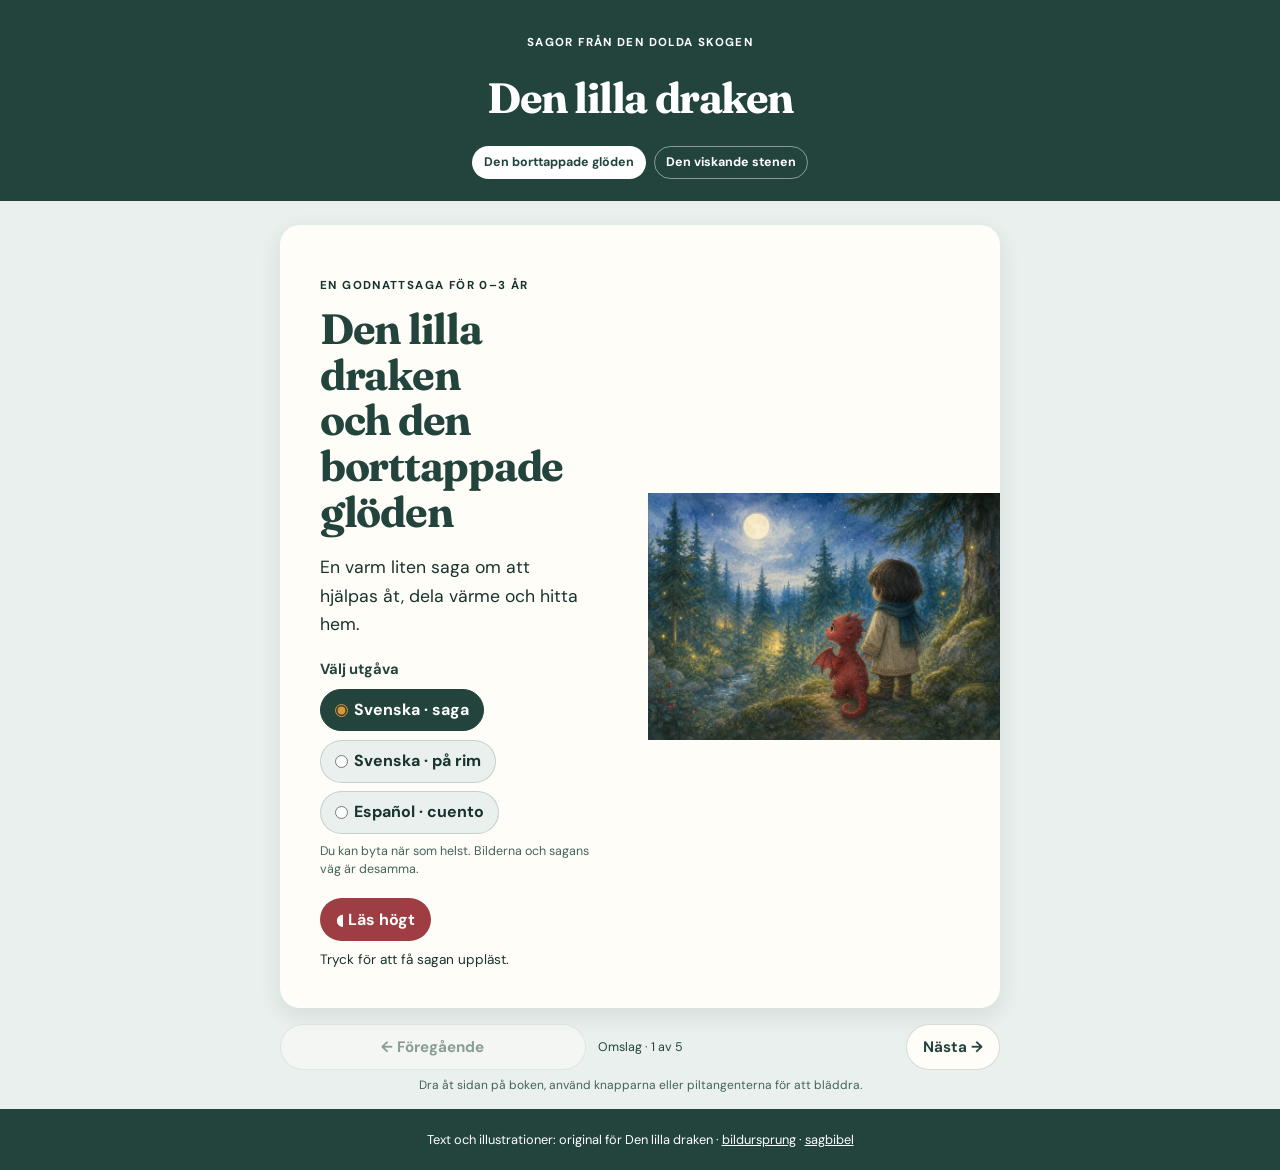
==== commit 6673c6ad: "Add second Den lilla draken bedtime story" ====
--- a/index.html
+++ b/index.html
@@ -17,21 +17,23 @@
     <header class="masthead" aria-labelledby="site-title">
       <p class="eyebrow">SAGOR FRÅN DEN DOLDA SKOGEN</p>
       <h1 id="site-title">Den lilla draken</h1>
+      <nav class="story-nav" aria-label="Välj saga"><a aria-current="page" href="index.html">Den borttappade glöden</a><a href="sagan-om-den-viskande-stenen.html">Den viskande stenen</a></nav>
     </header>
     <main id="sagan">
       <article class="story" aria-labelledby="story-title">
         <section class="cover panel reader-page" aria-labelledby="story-title">
           <div class="cover-copy">
             <p class="eyebrow">EN GODNATTSAGA FÖR 0–3 ÅR</p>
-            <h2 id="story-title"><span data-edition-title="prose">Den lilla draken och den borttappade glöden</span><span data-edition-title="rhyme" hidden>Den lilla draken och den borttappade tonen</span></h2>
-            <p class="lead"><span data-edition-title="prose">En varm liten saga om att hjälpas åt, dela värme och hitta hem.</span><span data-edition-title="rhyme" hidden>En stilla rimsaga om att lyssna tillsammans tills en liten ton hittar hem.</span></p>
+            <h2 id="story-title" data-edition-heading><span data-edition-text="prose">Den lilla draken och den borttappade glöden</span><span data-edition-text="rhyme" hidden>Den lilla draken och den borttappade glöden</span><span data-edition-text="spanish" lang="es" hidden>El pequeño dragón y la brasa perdida</span></h2>
+            <p class="lead" data-edition-heading><span data-edition-text="prose">En varm liten saga om att hjälpas åt, dela värme och hitta hem.</span><span data-edition-text="rhyme" hidden>En varm liten saga om att hjälpas åt, dela värme och hitta hem.</span><span data-edition-text="spanish" lang="es" hidden>Un cuento cálido sobre ayudarse, compartir el calor y volver a casa.</span></p>
             <fieldset class="edition-picker" aria-describedby="edition-note">
-              <legend>Välj hur sagan ska läsas</legend>
+              <legend>Välj utgåva</legend>
               <div class="edition-options">
-                <label><input type="radio" name="edition" value="prose" checked> Saga</label>
-                <label><input type="radio" name="edition" value="rhyme"> På rim</label>
+                <label><input type="radio" name="edition" value="prose" checked> Svenska · saga</label>
+                <label><input type="radio" name="edition" value="rhyme"> Svenska · på rim</label>
+                <label><input type="radio" name="edition" value="spanish"> Español · cuento</label>
               </div>
-              <p id="edition-note">Du kan byta när som helst. Bilderna är desamma, men varje lässätt berättar sin egen saga.</p>
+              <p id="edition-note">Du kan byta när som helst. Bilderna och sagans väg är desamma.</p>
             </fieldset>
             <button class="listen" type="button" data-read-story aria-pressed="false"><span aria-hidden="true">◖</span> Läs högt</button>
             <p class="listen-note" id="listen-note">Tryck för att få sagan uppläst.</p>
@@ -41,16 +43,21 @@
         <section class="page spread reader-page" aria-labelledby="start-title">
           <div class="prose">
             <p class="page-number" aria-hidden="true">1</p>
-            <h2 id="start-title"><span data-edition-title="prose">När kvällen blev blå</span><span data-edition-title="rhyme" hidden>En ton är borta</span></h2>
+            <h2 id="start-title" data-edition-heading><span data-edition-text="prose">När kvällen blev blå</span><span data-edition-text="rhyme" hidden>När kvällen blev blå</span><span data-edition-text="spanish" lang="es" hidden>Cuando el atardecer se volvió azul</span></h2>
             <div data-edition-copy="prose">
               <p>När kvällen blev blå tittade barnet ut genom fönstret. Bakom den gamla stenen blinkade den dolda skogen. Bara barnet kunde se den.</p>
               <p>"Hej!" viskade en röst. Det var Den lilla draken, barnets vän. Den hade små lingonröda vingar och en svans som viftade när den blev glad.</p>
               <p>"Min lilla glöd har rullat ner i mossan," sa draken. "Den är kall, och utan den blir min kvällsmacka kall också."</p>
             </div>
             <div data-edition-copy="rhyme" hidden>
-              <p>Kvällen låg stilla och stjärnklar och blå.<br>Barnet gick mot stenen just då.</p>
-              <p>Vid stenen satt Den lilla draken så snäll.<br>"Min nattvisa saknas i kväll."</p>
-              <p>"En liten ton är borta ur min sång.<br>Den tar slut före mmm, varje gång."</p>
+              <p>När kvällen blev blå<br>tittade barnet ut just då.<br>Bakom en gammal sten<br>låg skogen i mjukt månsken.</p>
+              <p>"Hallå!" viskade en röst.<br>Barnet log; det var en tröst.<br>Den lilla draken var så trygg<br>med små röda vingar på sin rygg.<br>Svansen viftade i en sväng<br>när draken ville gå på en äng.</p>
+              <p>"Min glöd är borta, åh nej!"<br>"Utan den blir kvällsmackan kall för mig."</p>
+            </div>
+            <div data-edition-copy="spanish" lang="es" hidden>
+              <p>Cuando el atardecer se volvió azul, el niño miró por la ventana. Detrás de la piedra vieja parpadeaba el bosque escondido. Solo el niño podía verlo.</p>
+              <p>—¡Hola! —susurró una voz. Era el Pequeño Dragón, amigo del niño. Tenía unas alitas rojas como arándanos y una cola que se movía cuando se ponía contento.</p>
+              <p>—Mi brasa pequeñita ha rodado hasta el musgo —dijo el dragón—. Está fría, y sin ella mi bocadillo de la noche también se enfría.</p>
             </div>
           </div>
           <figure class="page-illustration moonlit-window">
@@ -61,7 +68,7 @@
           <img src="assets/illustrations/glow.webp" width="1500" height="1049" loading="lazy" decoding="async" alt="Den lilla draken och barnet hittar en liten bärnstensfärgad glöd bland mjuk mossa, blågröna blad och en liten svamp.">
           <div class="prose">
             <p class="page-number" aria-hidden="true">2</p>
-            <h2 id="glow-title"><span data-edition-title="prose">En liten prick av ljus</span><span data-edition-title="rhyme" hidden>Lyssna en stund</span></h2>
+            <h2 id="glow-title" data-edition-heading><span data-edition-text="prose">En liten prick av ljus</span><span data-edition-text="rhyme" hidden>En liten prick av ljus</span><span data-edition-text="spanish" lang="es" hidden>Un puntito de luz</span></h2>
             <div data-edition-copy="prose">
               <p>Barnet och draken gick försiktigt mellan mossiga stenar. De lyssnade efter ett litet pling. De tittade under ett blad och bakom en liten svamp.</p>
               <p>"Där!" sa barnet. I mossan låg den pyttelilla glöden. Den lyste svagt och kallt.</p>
@@ -69,9 +76,15 @@
               <p>Barnet skakade mjukt på huvudet. "Vi gör en varm kupa med våra händer först." Draken nickade. Tillsammans höll de glöden stilla och nära.</p>
             </div>
             <div data-edition-copy="rhyme" hidden>
-              <p>Barnet lyssnade noga, på sitt eget sätt.<br>Och klappade mjukt: "Kanske blir det rätt."</p>
-              <p>Draken prövade mjuka små slag.<br>Men tonen kom inte tillbaka i dag.</p>
-              <p>De satte sig nära i mossans gröna bo.<br>Och andades långsamt, för att få ro.</p>
+              <p>Barnet och draken gick på rad<br>förbi mossiga stenar och ett litet blad.<br>De lyssnade efter ett pling<br>och hittade glöden i en ring.</p>
+              <p>"Där!" sa barnet. "Glöden är röd!"<br>"Ja," sa draken, "vår lilla glöd!"<br>I mossan låg den i en vrå<br>och orkade knappt lysa ändå.</p>
+              <p>"Vi gör en varm kupa med varje hand."<br>Tillsammans blev glöden varm i vårt land.</p>
+            </div>
+            <div data-edition-copy="spanish" lang="es" hidden>
+              <p>El niño y el dragón caminaron con cuidado entre las piedras cubiertas de musgo. Escucharon por si sonaba un tintineo. Miraron bajo una hoja y detrás de un honguito.</p>
+              <p>—¡Allí! —dijo el niño. En el musgo estaba la brasa diminuta. Brillaba poquito y estaba fría.</p>
+              <p>—¿La agarramos deprisa? —preguntó el dragón.</p>
+              <p>El niño negó suavemente con la cabeza. —Primero hagamos una casita calentita con nuestras manos. El dragón asintió. Juntos sostuvieron la brasa quieta y cerquita.</p>
             </div>
           </div>
         </section>
@@ -81,7 +94,7 @@
           </figure>
           <div class="prose">
             <p class="page-number" aria-hidden="true">3</p>
-            <h2 id="return-title"><span data-edition-title="prose">Glöden hittar hem</span><span data-edition-title="rhyme" hidden>Nattvisan blir hel</span></h2>
+            <h2 id="return-title" data-edition-heading><span data-edition-text="prose">Glöden hittar hem</span><span data-edition-text="rhyme" hidden>Glöden hittar hem</span><span data-edition-text="spanish" lang="es" hidden>La brasa encuentra su hogar</span></h2>
             <div data-edition-copy="prose">
               <p>Glöden lyste starkare. Draken höll den nära magen. "Tack," sa den. "Nu kan vi värma mackan – men först kan glöden värma dina händer."</p>
               <p>Barnets händer blev varma. Sedan blev drakens kvällsmacka varm. Löven susade mjukt i den lugna skogen.</p>
@@ -89,26 +102,36 @@
               <p>Vid den gamla stenen vinkade Den lilla draken. "Vi ses när kvällen blir blå igen."</p>
             </div>
             <div data-edition-copy="rhyme" hidden>
-              <p>Barnet nynnade sakta; draken sjöng med.<br>Snart var den sista tonen på rätt led.</p>
-              <p>Till sist var nattvisan hel och klar.<br>Och ett mjukt litet mmm fanns åter kvar.</p>
-              <p>Draken log: "När vi lyssnar en stund,<br>kan en liten ton hitta sin grund."</p>
+              <p>Draken höll glöden i sin hand.<br>Nu blev den varm i deras land.<br>Mackan fick vänta, sa den lilla draken.<br>Först värmde de barnets händer, det var saken.</p>
+              <p>Barnets händer blev varma med fart.<br>Drakens kvällsmacka blev varm, så klart.<br>Draken log och var snäll.<br>Tillsammans fick de en varm kväll.</p>
+              <p>När man hjälps åt blir glöden stark.<br>Den lyser mjukt över skogens mark.</p>
+              <p>Vid stenen vinkade draken, så snäll.<br>"Vi ses en annan kväll."</p>
+            </div>
+            <div data-edition-copy="spanish" lang="es" hidden>
+              <p>La brasa brilló más fuerte. El dragón la sostuvo cerca de su barriga. —Gracias —dijo—. Ahora podemos calentar el bocadillo… pero antes la brasa puede calentar tus manos.</p>
+              <p>Las manos del niño se calentaron. Después se calentó el bocadillo de la noche del dragón. Las hojas susurraban bajito en el bosque tranquilo.</p>
+              <p>El dragón sonrió. Cuando nos ayudamos, un poquito de calor puede llegar muy lejos.</p>
+              <p>Junto a la piedra vieja, el Pequeño Dragón se despidió con la mano. —Nos veremos cuando el atardecer se vuelva azul otra vez.</p>
             </div>
           </div>
         </section>
         <section class="page ending panel reader-page" aria-labelledby="ending-title">
           <div class="prose">
             <p class="page-number" aria-hidden="true">4</p>
-            <h2 id="ending-title"><span data-edition-title="prose">Hemma under täcket</span><span data-edition-title="rhyme" hidden>En mjuk god natt</span></h2>
+            <h2 id="ending-title" data-edition-heading><span data-edition-text="prose">Hemma under täcket</span><span data-edition-text="rhyme" hidden>Hemma under täcket</span><span data-edition-text="spanish" lang="es" hidden>En casa, bajo la manta</span></h2>
             <div data-edition-copy="prose">
               <p>Barnet gick hem till sitt vanliga rum. Under täcket kändes händerna fortfarande lite varma av den delade glöden.</p>
               <p>Utanför fönstret glimmade en enda liten prick bland träden.</p>
               <p class="goodnight">God natt, lilla glöd.<br>God natt, lilla drake.<br>God natt, du.</p>
             </div>
             <div data-edition-copy="rhyme" hidden>
-              <p>Barnet gick hem när allt var klart.<br>Under täcket blev det tyst ganska snart.</p>
-              <p>Utanför fönstret lyste månen vit.<br>Draken sjöng sin nattvisa en liten bit.</p>
-              <p>Barnet bar med sig ett mjukt litet minne.<br>Om tonen som nu fanns därinne.</p>
-              <p class="goodnight">God natt, lilla drake, sov så sött.<br>Och barnet somnade, tryggt och trött.</p>
+              <p>Barnet gick hem till sitt vanliga rum.<br>Under täcket var händerna varma och ljum.<br>Utanför fönstret glimmade en prick<br>bland träden, just där vägen gick.</p>
+              <p class="goodnight">God natt, lilla glöd, sov mjukt i natt.<br>God natt, lilla drake och du, min skatt.</p>
+            </div>
+            <div data-edition-copy="spanish" lang="es" hidden>
+              <p>El niño volvió a su habitación de siempre. Bajo la manta, sus manos aún sentían un poquito del calor que habían compartido.</p>
+              <p>Fuera de la ventana centelleaba un solo puntito entre los árboles.</p>
+              <p class="goodnight">Buenas noches, brasa pequeña.<br>Buenas noches, pequeño dragón.<br>Buenas noches, tú.</p>
             </div>
           </div>
           <img src="assets/illustrations/home.webp" width="1500" height="1049" loading="lazy" decoding="async" alt="Ett barn ligger tryggt under ett täcke i sitt rum medan en liten gyllene prick syns i skogen utanför fönstret.">
@@ -122,6 +145,6 @@
       <p class="reader-hint">Dra åt sidan på boken, använd knapparna eller piltangenterna för att bläddra.</p>
     </main>
     <footer><p>Text och illustrationer: original för Den lilla draken · <a href="ASSET-PROVENANCE.md">bildursprung</a> · <a href="LORE.md">sagbibel</a></p></footer>
-    <script src="script.js?v=reader-3"></script>
+    <script src="script.js?v=reader-4"></script>
   </body>
 </html>
--- a/styles.css
+++ b/styles.css
@@ -6,6 +6,9 @@
 .skip-link:focus { top:1rem; }
 .masthead, footer { background:var(--moss); color:#fff; text-align:center; padding:1.4rem 1rem; }
 .masthead h1 { font-family:var(--display); font-weight:700; letter-spacing:-.035em; margin:.1rem 0; font-size:clamp(1.9rem, 6vw, 2.65rem); }
+.story-nav { display:flex; flex-wrap:wrap; gap:.5rem; justify-content:center; margin:.85rem auto 0; max-width:48rem; }
+.story-nav a { border:1px solid #ffffff78; border-radius:99rem; color:#fff; font-size:.78rem; font-weight:700; padding:.32rem .7rem; text-decoration:none; }
+.story-nav a[aria-current="page"] { background:#fff; color:var(--moss); }
 .eyebrow { font-family:var(--body); font-size:.72rem; font-weight:700; letter-spacing:.12em; margin:0 0:.6rem; }
 .story { max-width:48rem; margin:0 auto; padding:clamp(.75rem, 3vw, 1.5rem) clamp(.75rem, 4vw, 1.5rem) 0; }
 .reader-ready .reader-page[hidden] { display:none !important; }
